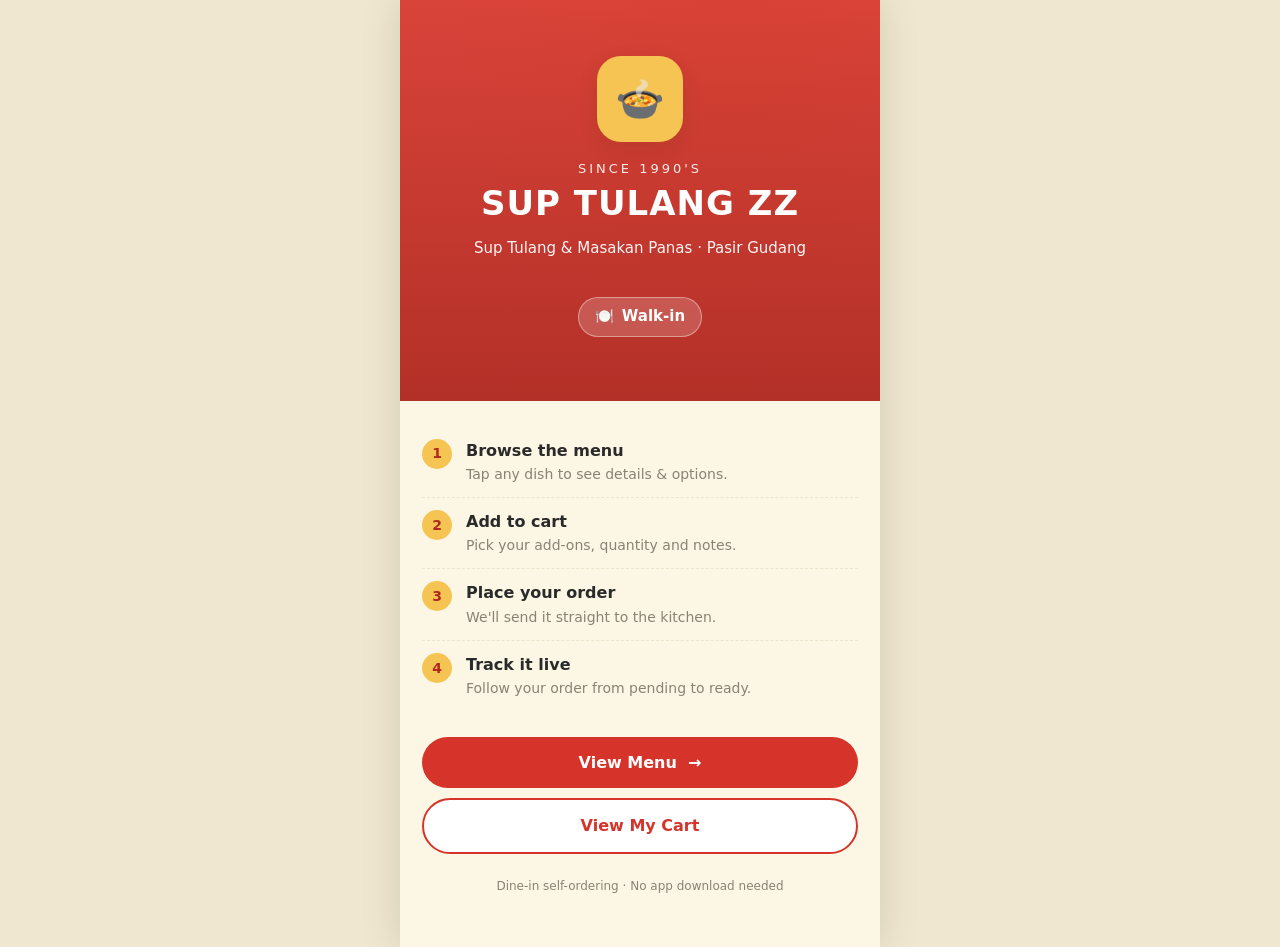
==== index.html @ 9a33d5f2 "Initial commit: Sup Tulang ZZ ordering system" ====
<!DOCTYPE html>
<html lang="en">
<head>
  <meta charset="UTF-8" />
  <meta name="viewport" content="width=device-width, initial-scale=1, maximum-scale=1, viewport-fit=cover" />
  <meta name="theme-color" content="#d6342b" />
  <title>Sup Tulang ZZ — Welcome</title>
  <link rel="stylesheet" href="css/style.css" />
</head>
<body>
  <div class="app">
    <!-- Landing page shown right after the customer scans the table QR code.
         The QR code should encode a URL like:  index.html?table=7         -->
    <section class="hero">
      <div class="logo-badge">🍲</div>
      <div class="since">Since 1990's</div>
      <h1>SUP TULANG ZZ</h1>
      <p class="tagline">Sup Tulang &amp; Masakan Panas · Pasir Gudang</p>
      <div class="table-pill">🍽️ <span id="tableLabel">Table —</span></div>
    </section>

    <div class="landing-body">
      <ol class="steps">
        <li><span class="num">1</span><div><strong>Browse the menu</strong><span>Tap any dish to see details &amp; options.</span></div></li>
        <li><span class="num">2</span><div><strong>Add to cart</strong><span>Pick your add-ons, quantity and notes.</span></div></li>
        <li><span class="num">3</span><div><strong>Place your order</strong><span>We'll send it straight to the kitchen.</span></div></li>
        <li><span class="num">4</span><div><strong>Track it live</strong><span>Follow your order from pending to ready.</span></div></li>
      </ol>

      <a class="btn" href="menu.html">View Menu &nbsp;→</a>
      <div style="height:10px"></div>
      <a class="btn secondary" href="cart.html">View My Cart</a>

      <p style="text-align:center;color:var(--muted);font-size:12px;margin-top:24px">
        Dine-in self-ordering · No app download needed
      </p>
    </div>
  </div>

  <script src="js/data.js"></script>
  <script src="js/cart.js"></script>
  <script>
    // Read the table number from the QR code URL (?table=7) and remember it.
    const params = new URLSearchParams(location.search);
    const table = params.get("table");
    if (table) Table.set(table);
    const t = Table.get();
    document.getElementById("tableLabel").textContent = t ? ("Table " + t) : "Walk-in";
  </script>
</body>
</html>
---- css/style.css ----
/* =====================================================================
   style.css — Mobile-first styles for the Sup Tulang ZZ ordering app
   Brand palette taken from the printed menu (red / orange / cream).
   ===================================================================== */

:root {
  --red: #d6342b;
  --red-dark: #b02820;
  --orange: #f3941f;
  --gold: #f6c453;
  --cream: #fbf7e4;
  --card: #fffdf3;
  --ink: #2a2a2a;
  --muted: #8a8275;
  --line: #ece4cc;
  --green: #2e9e5b;
  --green-soft: #e6f5ec;
  --shadow: 0 6px 20px rgba(60, 40, 10, 0.10);
  --radius: 16px;
  --app-w: 480px;
}

* { box-sizing: border-box; -webkit-tap-highlight-color: transparent; }

html, body { margin: 0; padding: 0; }

body {
  font-family: "Segoe UI", system-ui, -apple-system, Roboto, Arial, sans-serif;
  color: var(--ink);
  background: #efe7cf;        /* outside the “phone” on desktop */
  line-height: 1.45;
}

/* The whole app is constrained to a phone-like column, centred on desktop */
.app {
  max-width: var(--app-w);
  margin: 0 auto;
  min-height: 100vh;
  background: var(--cream);
  position: relative;
  box-shadow: 0 0 40px rgba(0,0,0,0.12);
}

img { max-width: 100%; display: block; }
a { color: inherit; text-decoration: none; }
button { font-family: inherit; cursor: pointer; border: none; background: none; }

/* ---------------- Buttons ---------------- */
.btn {
  display: inline-flex; align-items: center; justify-content: center; gap: 8px;
  background: var(--red); color: #fff; font-weight: 700; font-size: 16px;
  padding: 14px 20px; border-radius: 999px; width: 100%;
  transition: transform .08s ease, background .2s ease;
}
.btn:active { transform: scale(.98); }
.btn:disabled { background: #cbb; opacity: .6; cursor: not-allowed; }
.btn.secondary { background: #fff; color: var(--red); border: 2px solid var(--red); }
.btn.ghost { background: transparent; color: var(--ink); border: 1px solid var(--line); }

/* ---------------- Header (sticky) ---------------- */
.header {
  position: sticky; top: 0; z-index: 30;
  background: var(--red); color: #fff;
  padding: 14px 16px;
  display: flex; align-items: center; gap: 12px;
  box-shadow: 0 2px 10px rgba(0,0,0,.15);
}
.header .back { font-size: 22px; line-height: 1; padding: 4px; color:#fff; }
.header .title { font-weight: 800; font-size: 18px; flex: 1; }
.header .title small { display: block; font-weight: 500; font-size: 12px; opacity: .85; }

/* Cart button + badge (top right) */
.cart-link { position: relative; color: #fff; font-size: 22px; padding: 4px; }
.cart-badge {
  position: absolute; top: -4px; right: -6px;
  background: var(--gold); color: #5a3b00; font-size: 11px; font-weight: 800;
  min-width: 18px; height: 18px; border-radius: 999px;
  display: grid; place-items: center; padding: 0 4px;
}

/* ---------------- Landing page ---------------- */
.hero {
  background:
    linear-gradient(180deg, rgba(214,52,43,.92), rgba(176,40,32,.96)),
    radial-gradient(circle at 70% 20%, rgba(246,196,83,.35), transparent 60%);
  color: #fff; text-align: center;
  padding: 56px 24px 64px;
  position: relative; overflow: hidden;
}
.hero .logo-badge {
  width: 86px; height: 86px; border-radius: 24px; margin: 0 auto 18px;
  background: var(--gold); color: var(--red-dark);
  display: grid; place-items: center; font-size: 40px;
  box-shadow: var(--shadow);
}
.hero h1 { font-size: 34px; margin: 0 0 4px; letter-spacing: 1px; }
.hero .since { font-size: 13px; letter-spacing: 3px; text-transform: uppercase; opacity: .9; }
.hero .tagline { margin-top: 10px; font-size: 15px; opacity: .95; }

.table-pill {
  display: inline-flex; align-items: center; gap: 8px;
  background: rgba(255,255,255,.18); border: 1px solid rgba(255,255,255,.4);
  padding: 8px 16px; border-radius: 999px; margin-top: 22px;
  font-weight: 700; font-size: 15px;
}

.landing-body { padding: 26px 22px 40px; }
.steps { list-style: none; padding: 0; margin: 0 0 26px; }
.steps li {
  display: flex; gap: 14px; align-items: flex-start; padding: 12px 0;
  border-bottom: 1px dashed var(--line);
}
.steps li:last-child { border-bottom: none; }
.steps .num {
  flex: 0 0 30px; height: 30px; border-radius: 50%;
  background: var(--gold); color: var(--red-dark);
  display: grid; place-items: center; font-weight: 800;
}
.steps strong { display: block; }
.steps span { color: var(--muted); font-size: 14px; }

/* ---------------- Search + category nav ---------------- */
.search-wrap { padding: 12px 16px 6px; background: var(--cream); position: sticky; top: 56px; z-index: 20; }
.search {
  width: 100%; padding: 12px 16px; border-radius: 999px;
  border: 1px solid var(--line); background: #fff; font-size: 15px;
}
.search:focus { outline: 2px solid var(--gold); border-color: transparent; }

.cats {
  position: sticky; top: 110px; z-index: 19;
  background: var(--cream);
  display: flex; gap: 8px; overflow-x: auto; padding: 8px 16px 12px;
  scrollbar-width: none; border-bottom: 1px solid var(--line);
}
.cats::-webkit-scrollbar { display: none; }
.cat-chip {
  flex: 0 0 auto; padding: 8px 14px; border-radius: 999px;
  background: #fff; border: 1px solid var(--line); color: var(--ink);
  font-size: 14px; font-weight: 600; white-space: nowrap;
}
.cat-chip.active { background: var(--red); color: #fff; border-color: var(--red); }

/* ---------------- Menu list ---------------- */
.menu { padding: 8px 16px 120px; }
.cat-heading {
  font-size: 20px; font-weight: 800; color: var(--red);
  margin: 22px 0 10px; display: flex; align-items: center; gap: 8px;
}
.cat-heading::after { content: ""; flex: 1; height: 3px; background: var(--gold); border-radius: 3px; }

.food {
  display: flex; gap: 14px; align-items: center;
  background: var(--card); border: 1px solid var(--line);
  border-radius: var(--radius); padding: 12px; margin-bottom: 12px;
  box-shadow: var(--shadow); cursor: pointer;
  transition: transform .08s ease;
}
.food:active { transform: scale(.99); }
.food .thumb {
  flex: 0 0 64px; height: 64px; border-radius: 14px; overflow: hidden;
  background: linear-gradient(135deg, #fff3d6, #ffe3c2);
  display: grid; place-items: center; font-size: 30px;
}
.thumb img { width: 100%; height: 100%; object-fit: cover; display: block; }
.food .info { flex: 1; min-width: 0; }
.food .name { font-weight: 700; font-size: 15px; display: flex; align-items: center; gap: 6px; }
.food .badge-pop {
  font-size: 10px; font-weight: 800; color: var(--red-dark);
  background: var(--gold); padding: 2px 6px; border-radius: 6px; text-transform: uppercase;
}
.food .desc {
  font-size: 12.5px; color: var(--muted); margin-top: 2px;
  display: -webkit-box; -webkit-line-clamp: 2; -webkit-box-orient: vertical; overflow: hidden;
}
.food .opt-note { font-size: 11.5px; color: var(--orange); font-weight: 600; margin-top: 3px; }
.food .price { font-weight: 800; color: var(--ink); margin-top: 4px; font-size: 14.5px; }
.food .add {
  flex: 0 0 auto; align-self: center;
  width: 38px; height: 38px; border-radius: 12px;
  background: var(--red); color: #fff; font-size: 22px; line-height: 1;
  display: grid; place-items: center;
}
.empty { text-align: center; color: var(--muted); padding: 60px 20px; }
.empty .big { font-size: 48px; margin-bottom: 10px; }

/* ---------------- Floating "view cart" bar ---------------- */
.cartbar {
  position: fixed; left: 50%; transform: translateX(-50%);
  bottom: 16px; width: min(var(--app-w), 100%); padding: 0 16px;
  z-index: 40; transition: opacity .2s, transform .2s;
}
.cartbar.hidden { opacity: 0; transform: transl(-50%, 30px); pointer-events: none; bottom: -80px; }
.cartbar .inner {
  background: var(--red); color: #fff; border-radius: 14px;
  padding: 14px 18px; display: flex; align-items: center; justify-content: space-between;
  box-shadow: 0 8px 24px rgba(180,40,30,.4); font-weight: 700;
}
.cartbar .count {
  background: rgba(255,255,255,.25); border-radius: 8px; padding: 2px 8px; margin-right: 8px; font-size: 13px;
}

/* ---------------- Modal / bottom sheet ---------------- */
.sheet-overlay {
  position: fixed; inset: 0; background: rgba(0,0,0,.5);
  z-index: 50; display: none; align-items: flex-end; justify-content: center;
}
.sheet-overlay.open { display: flex; }
.sheet {
  background: var(--cream); width: 100%; max-width: var(--app-w);
  border-radius: 22px 22px 0 0; max-height: 88vh; overflow-y: auto;
  animation: slideUp .25s ease;
}
@keyframes slideUp { from { transform: translateY(100%); } to { transform: translateY(0); } }
.sheet .sheet-hero {
  height: 160px; background: linear-gradient(135deg, #ffe9c2, #ffc98a);
  display: grid; place-items: center; font-size: 64px; position: relative;
  background-size: cover; background-position: center;
}
.sheet .sheet-hero.has-img #sheetEmoji { display: none; }
.sheet .close {
  position: absolute; top: 12px; right: 12px;
  width: 34px; height: 34px; border-radius: 50%; background: rgba(255,255,255,.9);
  font-size: 20px; display: grid; place-items: center; color: var(--ink);
}
.sheet-body { padding: 18px 18px 0; }
.sheet h2 { margin: 0 0 4px; font-size: 22px; }
.sheet .sheet-desc { color: var(--muted); font-size: 14px; margin-bottom: 6px; }
.sheet .sheet-price { font-weight: 800; color: var(--red); font-size: 18px; }

.opt-group { margin-top: 18px; }
.opt-group h3 { font-size: 15px; margin: 0 0 8px; }
.opt-group .req { font-size: 11px; color: var(--red); font-weight: 700; margin-left: 6px; }
.opt {
  display: flex; align-items: center; gap: 12px;
  padding: 12px 14px; background: #fff; border: 1px solid var(--line);
  border-radius: 12px; margin-bottom: 8px; cursor: pointer;
}
.opt.checked { border-color: var(--red); background: #fff6f5; }
.opt input { accent-color: var(--red); width: 18px; height: 18px; }
.opt .opt-name { flex: 1; font-size: 14.5px; }
.opt .opt-price { color: var(--muted); font-weight: 600; font-size: 14px; }

.notes-input {
  width: 100%; border: 1px solid var(--line); border-radius: 12px;
  padding: 12px 14px; font-size: 14px; resize: none; background: #fff;
}
.notes-input:focus { outline: 2px solid var(--gold); border-color: transparent; }

.qty {
  display: flex; align-items: center; gap: 18px;
  background: #fff; border: 1px solid var(--line); border-radius: 999px;
  padding: 6px; width: fit-content;
}
.qty button {
  width: 36px; height: 36px; border-radius: 50%; background: var(--cream);
  font-size: 22px; line-height: 1; color: var(--red); font-weight: 700;
}
.qty button:disabled { color: #ccc; }
.qty .val { font-weight: 800; font-size: 18px; min-width: 22px; text-align: center; }

.sheet-footer {
  position: sticky; bottom: 0; background: var(--cream);
  padding: 14px 18px calc(14px + env(safe-area-inset-bottom));
  border-top: 1px solid var(--line); display: flex; align-items: center; gap: 14px;
}

/* ---------------- Cart page ---------------- */
.page { padding: 16px 16px 140px; }
.cart-item {
  display: flex; gap: 12px; background: var(--card);
  border: 1px solid var(--line); border-radius: var(--radius);
  padding: 12px; margin-bottom: 12px; box-shadow: var(--shadow);
}
.cart-item .thumb {
  flex: 0 0 52px; height: 52px; border-radius: 12px; font-size: 26px; overflow: hidden;
  background: linear-gradient(135deg, #fff3d6, #ffe3c2); display: grid; place-items: center;
}
.cart-item .ci-info { flex: 1; min-width: 0; }
.cart-item .ci-name { font-weight: 700; font-size: 15px; }
.cart-item .ci-meta { font-size: 12.5px; color: var(--muted); margin-top: 2px; }
.cart-item .ci-notes { font-size: 12.5px; color: var(--orange); margin-top: 2px; font-style: italic; }
.cart-item .ci-bottom { display: flex; align-items: center; justify-content: space-between; margin-top: 8px; }
.cart-item .ci-price { font-weight: 800; }
.qty.sm button { width: 30px; height: 30px; font-size: 18px; }
.qty.sm .val { font-size: 16px; min-width: 18px; }
.ci-remove { color: var(--muted); font-size: 13px; text-decoration: underline; }

.summary {
  background: var(--card); border: 1px solid var(--line);
  border-radius: var(--radius); padding: 16px; box-shadow: var(--shadow); margin-top: 8px;
}
.summary .row { display: flex; justify-content: space-between; padding: 6px 0; font-size: 14.5px; }
.summary .row.total { font-weight: 800; font-size: 18px; border-top: 1px dashed var(--line); margin-top: 6px; padding-top: 12px; }
.summary .muted { color: var(--muted); }

.field { margin-bottom: 14px; }
.field label { display: block; font-size: 13px; font-weight: 700; margin-bottom: 6px; }
.field input, .field textarea {
  width: 100%; padding: 12px 14px; border: 1px solid var(--line);
  border-radius: 12px; font-size: 15px; background: #fff;
}
.field input:focus, .field textarea:focus { outline: 2px solid var(--gold); border-color: transparent; }

/* Sticky checkout footer */
.sticky-footer {
  position: fixed; left: 50%; transform: translateX(-50%); bottom: 0;
  width: min(var(--app-w), 100%); background: var(--card);
  border-top: 1px solid var(--line); padding: 14px 16px calc(14px + env(safe-area-inset-bottom));
  z-index: 30; box-shadow: 0 -4px 16px rgba(0,0,0,.06);
}

/* ---------------- Order tracking ---------------- */
.order-card {
  background: var(--card); border: 1px solid var(--line); border-radius: var(--radius);
  padding: 18px; box-shadow: var(--shadow); margin-bottom: 16px; text-align: center;
}
.order-card .order-no { font-size: 13px; color: var(--muted); letter-spacing: 1px; text-transform: uppercase; }
.order-card .order-id { font-size: 30px; font-weight: 800; color: var(--red); margin: 2px 0 4px; }
.status-pill {
  display: inline-block; padding: 6px 16px; border-radius: 999px;
  font-weight: 800; font-size: 14px; margin-top: 8px;
}
.status-pill.pending   { background: #fff1e0; color: #c2660a; }
.status-pill.preparing { background: #e9f0ff; color: #2a5bd7; }
.status-pill.ready     { background: var(--green-soft); color: var(--green); }
.status-pill.completed { background: #eee; color: #555; }
.eta { color: var(--muted); font-size: 13px; margin-top: 10px; }

.timeline { list-style: none; padding: 0; margin: 20px 0 0; }
.timeline li { display: flex; gap: 14px; position: relative; padding-bottom: 26px; }
.timeline li:last-child { padding-bottom: 0; }
.timeline .dot {
  flex: 0 0 34px; height: 34px; border-radius: 50%;
  background: #fff; border: 2px solid var(--line); color: var(--muted);
  display: grid; place-items: center; font-size: 16px; z-index: 2;
}
.timeline li::before {
  content: ""; position: absolute; left: 16px; top: 34px; bottom: 0;
  width: 2px; background: var(--line);
}
.timeline li:last-child::before { display: none; }
.timeline li.done .dot { background: var(--green); border-color: var(--green); color: #fff; }
.timeline li.done::before { background: var(--green); }
.timeline li.active .dot { background: var(--red); border-color: var(--red); color: #fff; animation: pulse 1.4s infinite; }
@keyframes pulse { 0%,100% { box-shadow: 0 0 0 0 rgba(214,52,43,.4); } 50% { box-shadow: 0 0 0 8px rgba(214,52,43,0); } }
.timeline .tl-info strong { display: block; font-size: 15px; }
.timeline .tl-info span { font-size: 12.5px; color: var(--muted); }

.recap { background: var(--card); border: 1px solid var(--line); border-radius: var(--radius); padding: 16px; box-shadow: var(--shadow); }
.recap h3 { margin: 0 0 10px; font-size: 16px; }
.recap .recap-row { display: flex; justify-content: space-between; font-size: 14px; padding: 5px 0; border-bottom: 1px dashed var(--line); }
.recap .recap-row:last-of-type { border-bottom: none; }
.recap .recap-row .q { color: var(--muted); }

/* ---------------- Toast ---------------- */
.toast {
  position: fixed; left: 50%; bottom: 90px; transform: translateX(-50%) translateY(20px);
  background: #2a2a2a; color: #fff; padding: 12px 20px; border-radius: 999px;
  font-size: 14px; font-weight: 600; z-index: 100; opacity: 0;
  transition: opacity .25s, transform .25s; pointer-events: none; max-width: 90%;
}
.toast.show { opacity: 1; transform: translateX(-50%) translateY(0); }

.note-banner {
  background: #fff8e6; border: 1px solid var(--gold); color: #7a5800;
  font-size: 12.5px; border-radius: 12px; padding: 10px 14px; margin: 0 16px 8px;
}
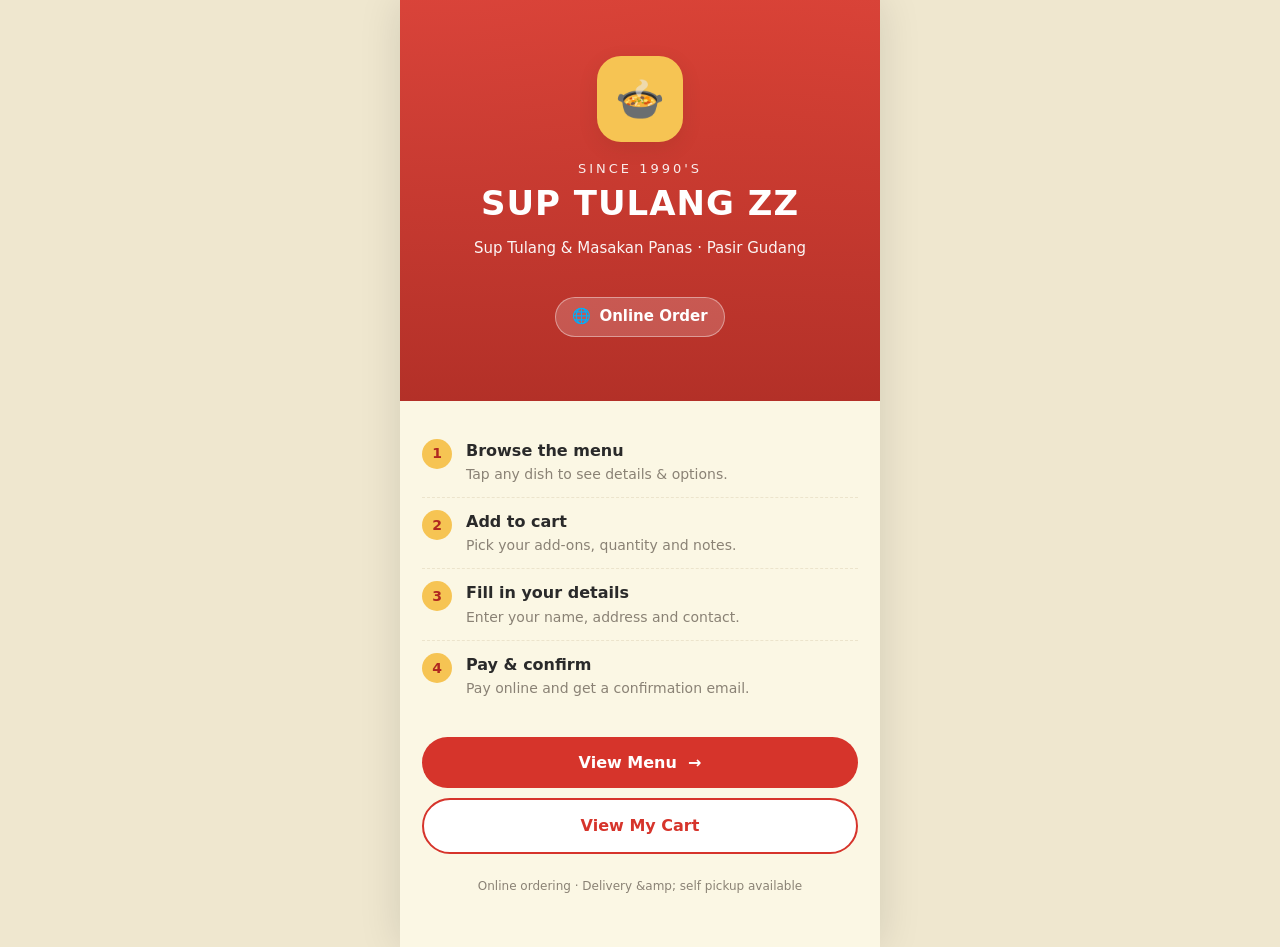
==== commit caf4407b: "update process" ====
--- a/index.html
+++ b/index.html
@@ -9,8 +9,6 @@
 </head>
 <body>
   <div class="app">
-    <!-- Landing page shown right after the customer scans the table QR code.
-         The QR code should encode a URL like:  index.html?table=7         -->
     <section class="hero">
       <div class="logo-badge">🍲</div>
       <div class="since">Since 1990's</div>
@@ -20,7 +18,7 @@
     </section>
 
     <div class="landing-body">
-      <ol class="steps">
+      <ol class="steps" id="steps">
         <li><span class="num">1</span><div><strong>Browse the menu</strong><span>Tap any dish to see details &amp; options.</span></div></li>
         <li><span class="num">2</span><div><strong>Add to cart</strong><span>Pick your add-ons, quantity and notes.</span></div></li>
         <li><span class="num">3</span><div><strong>Place your order</strong><span>We'll send it straight to the kitchen.</span></div></li>
@@ -31,7 +29,7 @@
       <div style="height:10px"></div>
       <a class="btn secondary" href="cart.html">View My Cart</a>
 
-      <p style="text-align:center;color:var(--muted);font-size:12px;margin-top:24px">
+      <p id="footNote" style="text-align:center;color:var(--muted);font-size:12px;margin-top:24px">
         Dine-in self-ordering · No app download needed
       </p>
     </div>
@@ -40,12 +38,26 @@
   <script src="js/data.js"></script>
   <script src="js/cart.js"></script>
   <script>
-    // Read the table number from the QR code URL (?table=7) and remember it.
     const params = new URLSearchParams(location.search);
-    const table = params.get("table");
+    const table  = params.get("table");
     if (table) Table.set(table);
     const t = Table.get();
-    document.getElementById("tableLabel").textContent = t ? ("Table " + t) : "Walk-in";
+
+    if (t) {
+      // Walk-in
+      document.getElementById("tableLabel").closest(".table-pill").innerHTML = "🍽️ <span>Table " + t + "</span>";
+      document.getElementById("footNote").textContent = "Dine-in self-ordering · No app download needed";
+    } else {
+      // Online
+      document.getElementById("tableLabel").closest(".table-pill").innerHTML = "🌐 <span>Online Order</span>";
+      document.getElementById("steps").innerHTML = `
+        <li><span class="num">1</span><div><strong>Browse the menu</strong><span>Tap any dish to see details &amp; options.</span></div></li>
+        <li><span class="num">2</span><div><strong>Add to cart</strong><span>Pick your add-ons, quantity and notes.</span></div></li>
+        <li><span class="num">3</span><div><strong>Fill in your details</strong><span>Enter your name, address and contact.</span></div></li>
+        <li><span class="num">4</span><div><strong>Pay &amp; confirm</strong><span>Pay online and get a confirmation email.</span></div></li>
+      `;
+      document.getElementById("footNote").textContent = "Online ordering · Delivery &amp; self pickup available";
+    }
   </script>
 </body>
-</html>
+</html>
--- a/css/style.css
+++ b/css/style.css
@@ -130,10 +130,16 @@
 .cats {
   position: sticky; top: 110px; z-index: 19;
   background: var(--cream);
-  display: flex; gap: 8px; overflow-x: auto; padding: 8px 16px 12px;
-  scrollbar-width: none; border-bottom: 1px solid var(--line);
-}
-.cats::-webkit-scrollbar { display: none; }
+  display: flex; gap: 8px; overflow-x: auto; padding: 8px 16px 10px;
+  border-bottom: 1px solid var(--line);
+  scrollbar-width: thin;                          /* Firefox: slim bar */
+  scrollbar-color: var(--red) #efe6cd;            /* thumb, track (Firefox) */
+}
+/* Chrome / Edge / Safari: slim styled horizontal scrollbar */
+.cats::-webkit-scrollbar { height: 6px; }
+.cats::-webkit-scrollbar-track { background: #efe6cd; border-radius: 999px; }
+.cats::-webkit-scrollbar-thumb { background: var(--red); border-radius: 999px; }
+.cats::-webkit-scrollbar-thumb:hover { background: var(--red-dark); }
 .cat-chip {
   flex: 0 0 auto; padding: 8px 14px; border-radius: 999px;
   background: #fff; border: 1px solid var(--line); color: var(--ink);
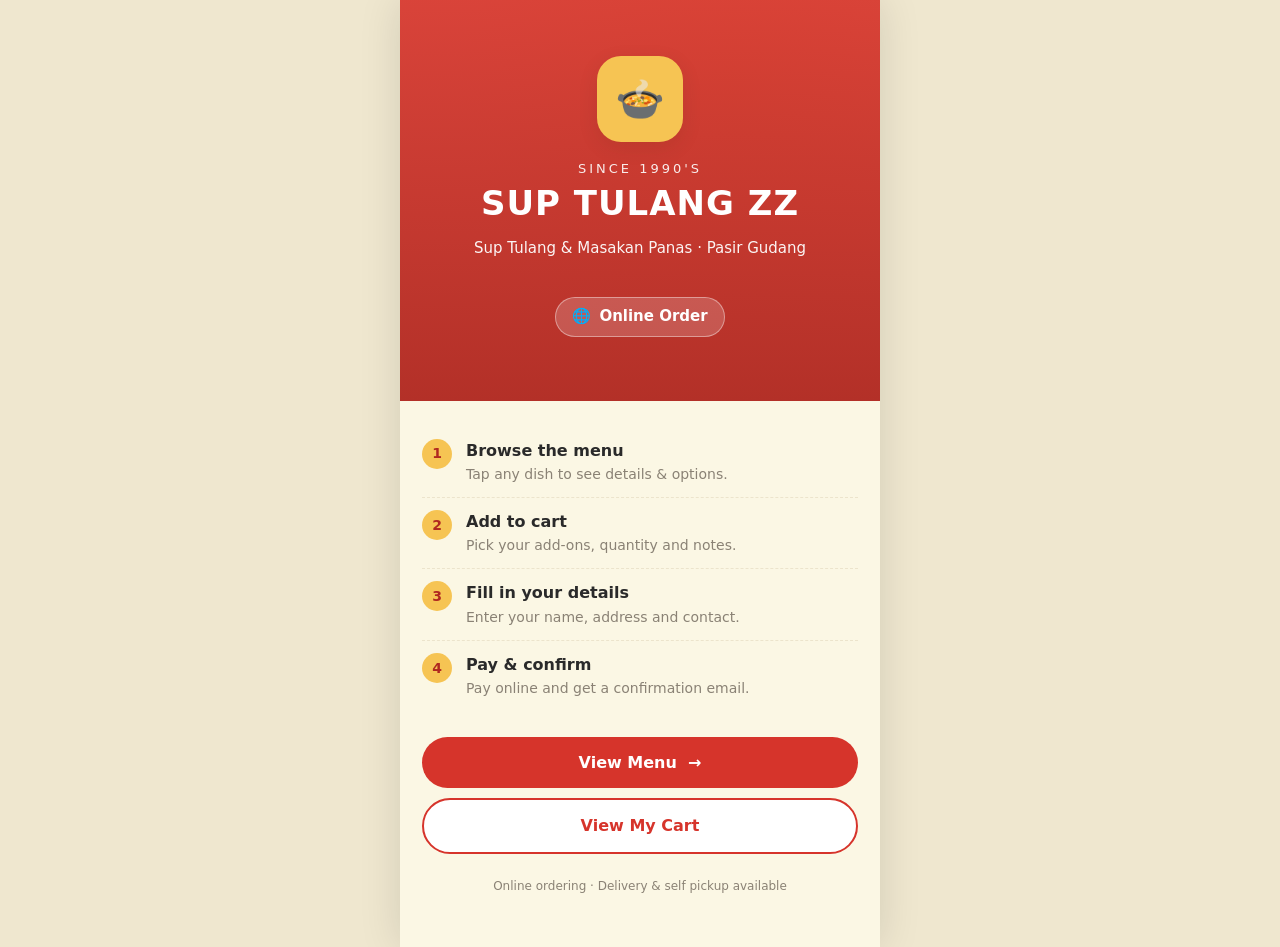
==== commit bacbd4e9: "update online order error" ====
--- a/index.html
+++ b/index.html
@@ -40,7 +40,11 @@
   <script>
     const params = new URLSearchParams(location.search);
     const table  = params.get("table");
-    if (table) Table.set(table);
+    if (table) {
+      Table.set(table);
+    } else {
+      localStorage.removeItem("sz_table");
+    }
     const t = Table.get();
 
     if (t) {
@@ -48,7 +52,13 @@
       document.getElementById("tableLabel").closest(".table-pill").innerHTML = "🍽️ <span>Table " + t + "</span>";
       document.getElementById("footNote").textContent = "Dine-in self-ordering · No app download needed";
     } else {
-      // Online
+      // Online — clear all previous order data for fresh session
+      localStorage.removeItem("sz_current_order");
+      localStorage.removeItem("sz_payment");
+      localStorage.removeItem("sz_online_order");
+      localStorage.removeItem("sz_checkout");
+      localStorage.removeItem("sz_cart");
+
       document.getElementById("tableLabel").closest(".table-pill").innerHTML = "🌐 <span>Online Order</span>";
       document.getElementById("steps").innerHTML = `
         <li><span class="num">1</span><div><strong>Browse the menu</strong><span>Tap any dish to see details &amp; options.</span></div></li>
@@ -56,7 +66,7 @@
         <li><span class="num">3</span><div><strong>Fill in your details</strong><span>Enter your name, address and contact.</span></div></li>
         <li><span class="num">4</span><div><strong>Pay &amp; confirm</strong><span>Pay online and get a confirmation email.</span></div></li>
       `;
-      document.getElementById("footNote").textContent = "Online ordering · Delivery &amp; self pickup available";
+      document.getElementById("footNote").textContent = "Online ordering · Delivery & self pickup available";
     }
   </script>
 </body>
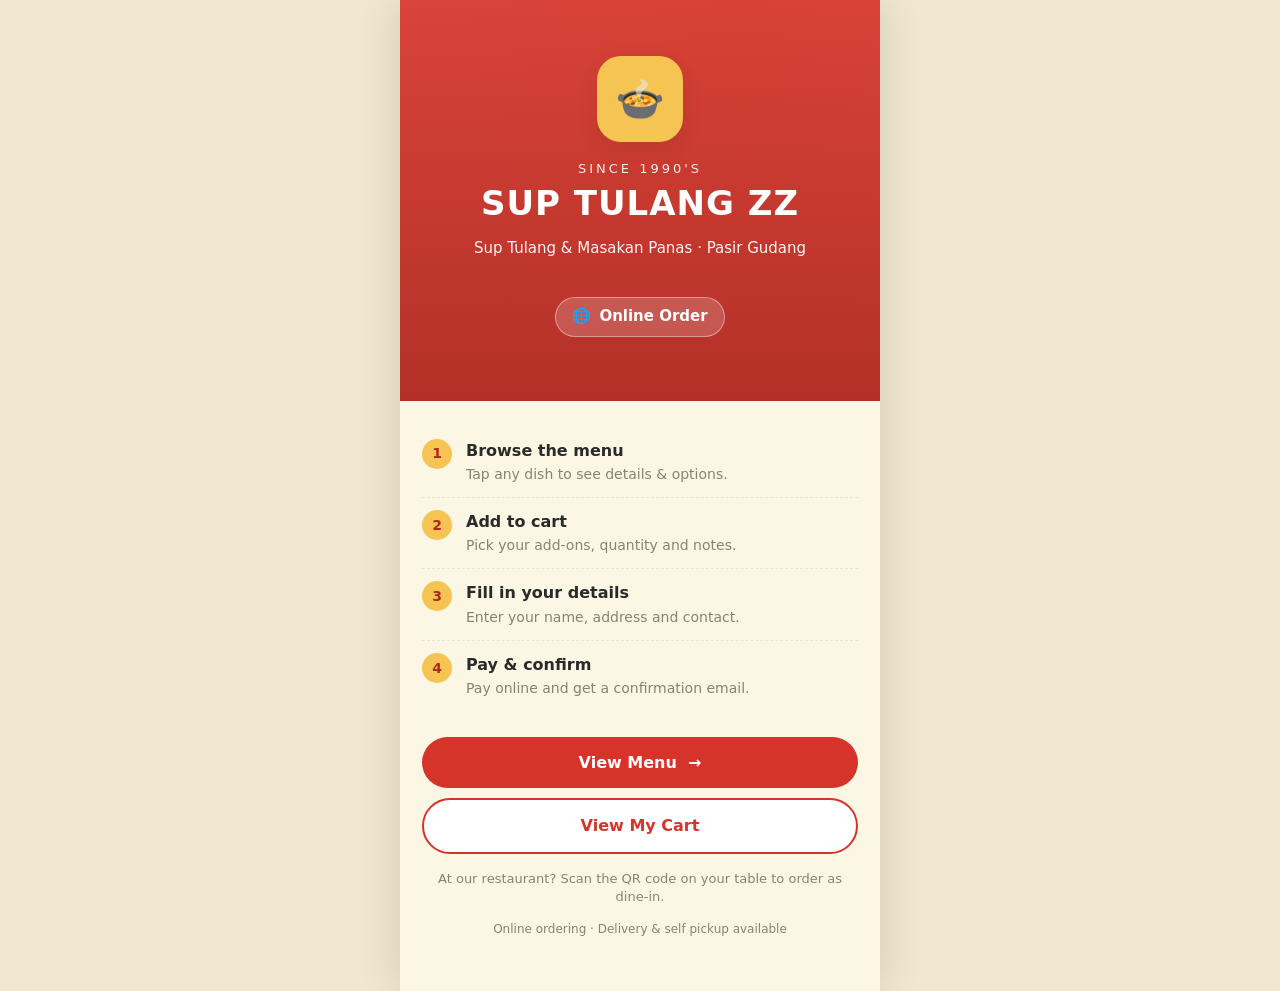
==== commit 7b69557c: "Push fixed code" ====
--- a/index.html
+++ b/index.html
@@ -29,7 +29,9 @@
       <div style="height:10px"></div>
       <a class="btn secondary" href="cart.html">View My Cart</a>
 
-      <p id="footNote" style="text-align:center;color:var(--muted);font-size:12px;margin-top:24px">
+      <p id="modeSwitch" style="text-align:center;font-size:13px;margin-top:16px"></p>
+
+      <p id="footNote" style="text-align:center;color:var(--muted);font-size:12px;margin-top:14px">
         Dine-in self-ordering · No app download needed
       </p>
     </div>
@@ -39,34 +41,70 @@
   <script src="js/cart.js"></script>
   <script>
     const params = new URLSearchParams(location.search);
-    const table  = params.get("table");
-    if (table) {
-      Table.set(table);
+
+    // A table is ONLY set by scanning the QR code on a table (index.html?table=7).
+    // Accept a real table number only — ignore empty/junk values like "?table=" or
+    // "?table=abc" so an online order can never be bound to a bogus table.
+    const rawTable = (params.get("table") || "").trim();
+    const isValidTable = /^\d{1,3}$/.test(rawTable) && Number(rawTable) > 0;
+
+    if (isValidTable) {
+      Table.set(rawTable);
     } else {
-      localStorage.removeItem("sz_table");
+      // No valid table in the URL → make sure no table from a previous visit
+      // leaks into this session (this is what caused online orders to sometimes
+      // show up as a "Table N" dine-in order).
+      Table.clear();
     }
+
     const t = Table.get();
+    const pill       = document.querySelector(".table-pill");
+    const footNote   = document.getElementById("footNote");
+    const modeSwitch = document.getElementById("modeSwitch");
 
     if (t) {
-      // Walk-in
-      document.getElementById("tableLabel").closest(".table-pill").innerHTML = "🍽️ <span>Table " + t + "</span>";
-      document.getElementById("footNote").textContent = "Dine-in self-ordering · No app download needed";
+      // ---- Dine-in (table) mode ----
+      pill.innerHTML = "🍽️ <span>Table " + t + "</span>";
+      footNote.textContent = "Dine-in self-ordering · No app download needed";
+
+      // Safety valve: if someone reached this page with a leftover/restored
+      // table in the URL but actually wants to order online, let them switch
+      // cleanly instead of being silently stuck in dine-in.
+      modeSwitch.innerHTML =
+        'Not at the restaurant? <a href="#" id="goOnline" style="color:var(--red);font-weight:700">Order online instead →</a>';
     } else {
-      // Online — clear all previous order data for fresh session
+      // ---- Online mode ---- start a clean session so nothing carries over
       localStorage.removeItem("sz_current_order");
       localStorage.removeItem("sz_payment");
       localStorage.removeItem("sz_online_order");
       localStorage.removeItem("sz_checkout");
       localStorage.removeItem("sz_cart");
 
-      document.getElementById("tableLabel").closest(".table-pill").innerHTML = "🌐 <span>Online Order</span>";
+      pill.innerHTML = "🌐 <span>Online Order</span>";
       document.getElementById("steps").innerHTML = `
         <li><span class="num">1</span><div><strong>Browse the menu</strong><span>Tap any dish to see details &amp; options.</span></div></li>
         <li><span class="num">2</span><div><strong>Add to cart</strong><span>Pick your add-ons, quantity and notes.</span></div></li>
         <li><span class="num">3</span><div><strong>Fill in your details</strong><span>Enter your name, address and contact.</span></div></li>
         <li><span class="num">4</span><div><strong>Pay &amp; confirm</strong><span>Pay online and get a confirmation email.</span></div></li>
       `;
-      document.getElementById("footNote").textContent = "Online ordering · Delivery & self pickup available";
+      footNote.textContent = "Online ordering · Delivery & self pickup available";
+      modeSwitch.innerHTML =
+        'At our restaurant? Scan the QR code on your table to order as dine-in.';
+      modeSwitch.style.color = "var(--muted)";
+    }
+
+    // Drop the table binding and reload as a fresh online order.
+    const goOnline = document.getElementById("goOnline");
+    if (goOnline) {
+      goOnline.addEventListener("click", (e) => {
+        e.preventDefault();
+        Table.clear();
+        // Clear any in-progress dine-in cart/order so online starts clean.
+        ["sz_cart", "sz_current_order", "sz_payment", "sz_online_order", "sz_checkout"]
+          .forEach(k => localStorage.removeItem(k));
+        // Reload without the ?table= param so we re-enter in online mode.
+        location.replace(location.pathname);
+      });
     }
   </script>
 </body>
